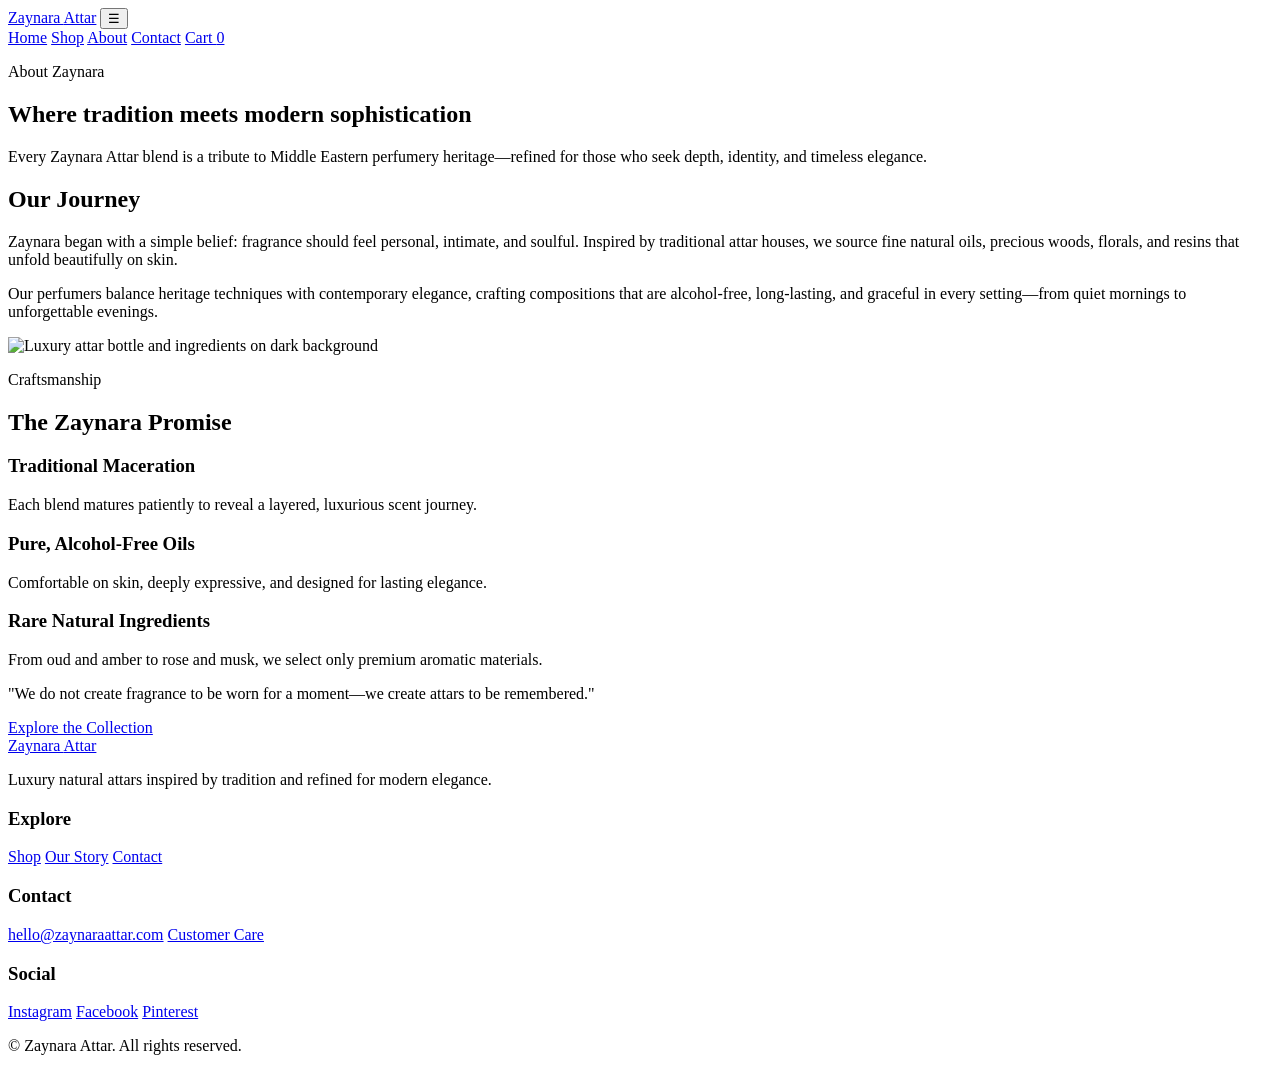
==== about.html @ 4405d138 "Add files via upload" ====
<!DOCTYPE html>
<html lang="en">
<head>
  <meta charset="UTF-8">
  <meta name="viewport" content="width=device-width, initial-scale=1.0">
  <title>About Us | Zaynara Attar</title>
  <link rel="preconnect" href="https://fonts.googleapis.com">
  <link rel="preconnect" href="https://fonts.gstatic.com" crossorigin>
  <link href="https://fonts.googleapis.com/css2?family=Cormorant+Garamond:wght@400;500;600;700&family=Inter:wght@300;400;500;600&display=swap" rel="stylesheet">
  <link rel="stylesheet" href="css/styles.css">
</head>
<body data-page="about">
  <header class="site-header">
    <div class="container nav-wrap">
      <a href="index.html" class="brand">Zaynara <span>Attar</span></a>
      <button class="nav-toggle" type="button" aria-label="Toggle navigation" aria-expanded="false" aria-controls="mainNav">☰</button>
      <nav class="main-nav" id="mainNav">
        <a href="index.html" data-page-link="home">Home</a>
        <a href="shop.html" data-page-link="shop">Shop</a>
        <a href="about.html" data-page-link="about">About</a>
        <a href="contact.html" data-page-link="contact">Contact</a>
        <a href="cart.html" data-page-link="cart">Cart <span class="cart-count">0</span></a>
      </nav>
    </div>
  </header>

  <main>
    <section class="page-hero reveal">
      <div class="container">
        <p class="eyebrow">About Zaynara</p>
        <h1>Where tradition meets modern sophistication</h1>
        <p>
          Every Zaynara Attar blend is a tribute to Middle Eastern perfumery heritage—refined for those who seek
          depth, identity, and timeless elegance.
        </p>
      </div>
    </section>

    <section class="section reveal">
      <div class="container split-layout">
        <div>
          <h2 class="section-title">Our Journey</h2>
          <p>
            Zaynara began with a simple belief: fragrance should feel personal, intimate, and soulful. Inspired by
            traditional attar houses, we source fine natural oils, precious woods, florals, and resins that unfold
            beautifully on skin.
          </p>
          <p>
            Our perfumers balance heritage techniques with contemporary elegance, crafting compositions that are
            alcohol-free, long-lasting, and graceful in every setting—from quiet mornings to unforgettable evenings.
          </p>
        </div>
        <div class="image-card">
          <img src="assets/images/hero-scene.svg" alt="Luxury attar bottle and ingredients on dark background">
        </div>
      </div>
    </section>

    <section class="section alt reveal">
      <div class="container">
        <div class="section-head">
          <p class="eyebrow">Craftsmanship</p>
          <h2 class="section-title">The Zaynara Promise</h2>
        </div>
        <div class="value-grid">
          <article class="value-card">
            <h3>Traditional Maceration</h3>
            <p>Each blend matures patiently to reveal a layered, luxurious scent journey.</p>
          </article>
          <article class="value-card">
            <h3>Pure, Alcohol-Free Oils</h3>
            <p>Comfortable on skin, deeply expressive, and designed for lasting elegance.</p>
          </article>
          <article class="value-card">
            <h3>Rare Natural Ingredients</h3>
            <p>From oud and amber to rose and musk, we select only premium aromatic materials.</p>
          </article>
        </div>
      </div>
    </section>

    <section class="section reveal">
      <div class="container quote-block">
        <p>
          "We do not create fragrance to be worn for a moment—we create attars to be remembered."
        </p>
        <a href="shop.html" class="btn btn-primary">Explore the Collection</a>
      </div>
    </section>
  </main>

  <footer class="site-footer">
    <div class="container footer-grid">
      <div>
        <a href="index.html" class="brand footer-brand">Zaynara <span>Attar</span></a>
        <p class="footer-copy">Luxury natural attars inspired by tradition and refined for modern elegance.</p>
      </div>
      <div>
        <h3>Explore</h3>
        <a href="shop.html">Shop</a>
        <a href="about.html">Our Story</a>
        <a href="contact.html">Contact</a>
      </div>
      <div>
        <h3>Contact</h3>
        <a href="mailto:hello@zaynaraattar.com">hello@zaynaraattar.com</a>
        <a href="contact.html">Customer Care</a>
      </div>
      <div>
        <h3>Social</h3>
        <a href="#" aria-label="Instagram">Instagram</a>
        <a href="#" aria-label="Facebook">Facebook</a>
        <a href="#" aria-label="Pinterest">Pinterest</a>
      </div>
    </div>
    <p class="copyright">© <span id="year"></span> Zaynara Attar. All rights reserved.</p>
  </footer>

  <script src="js/products.js"></script>
  <script src="js/main.js"></script>
</body>
</html>
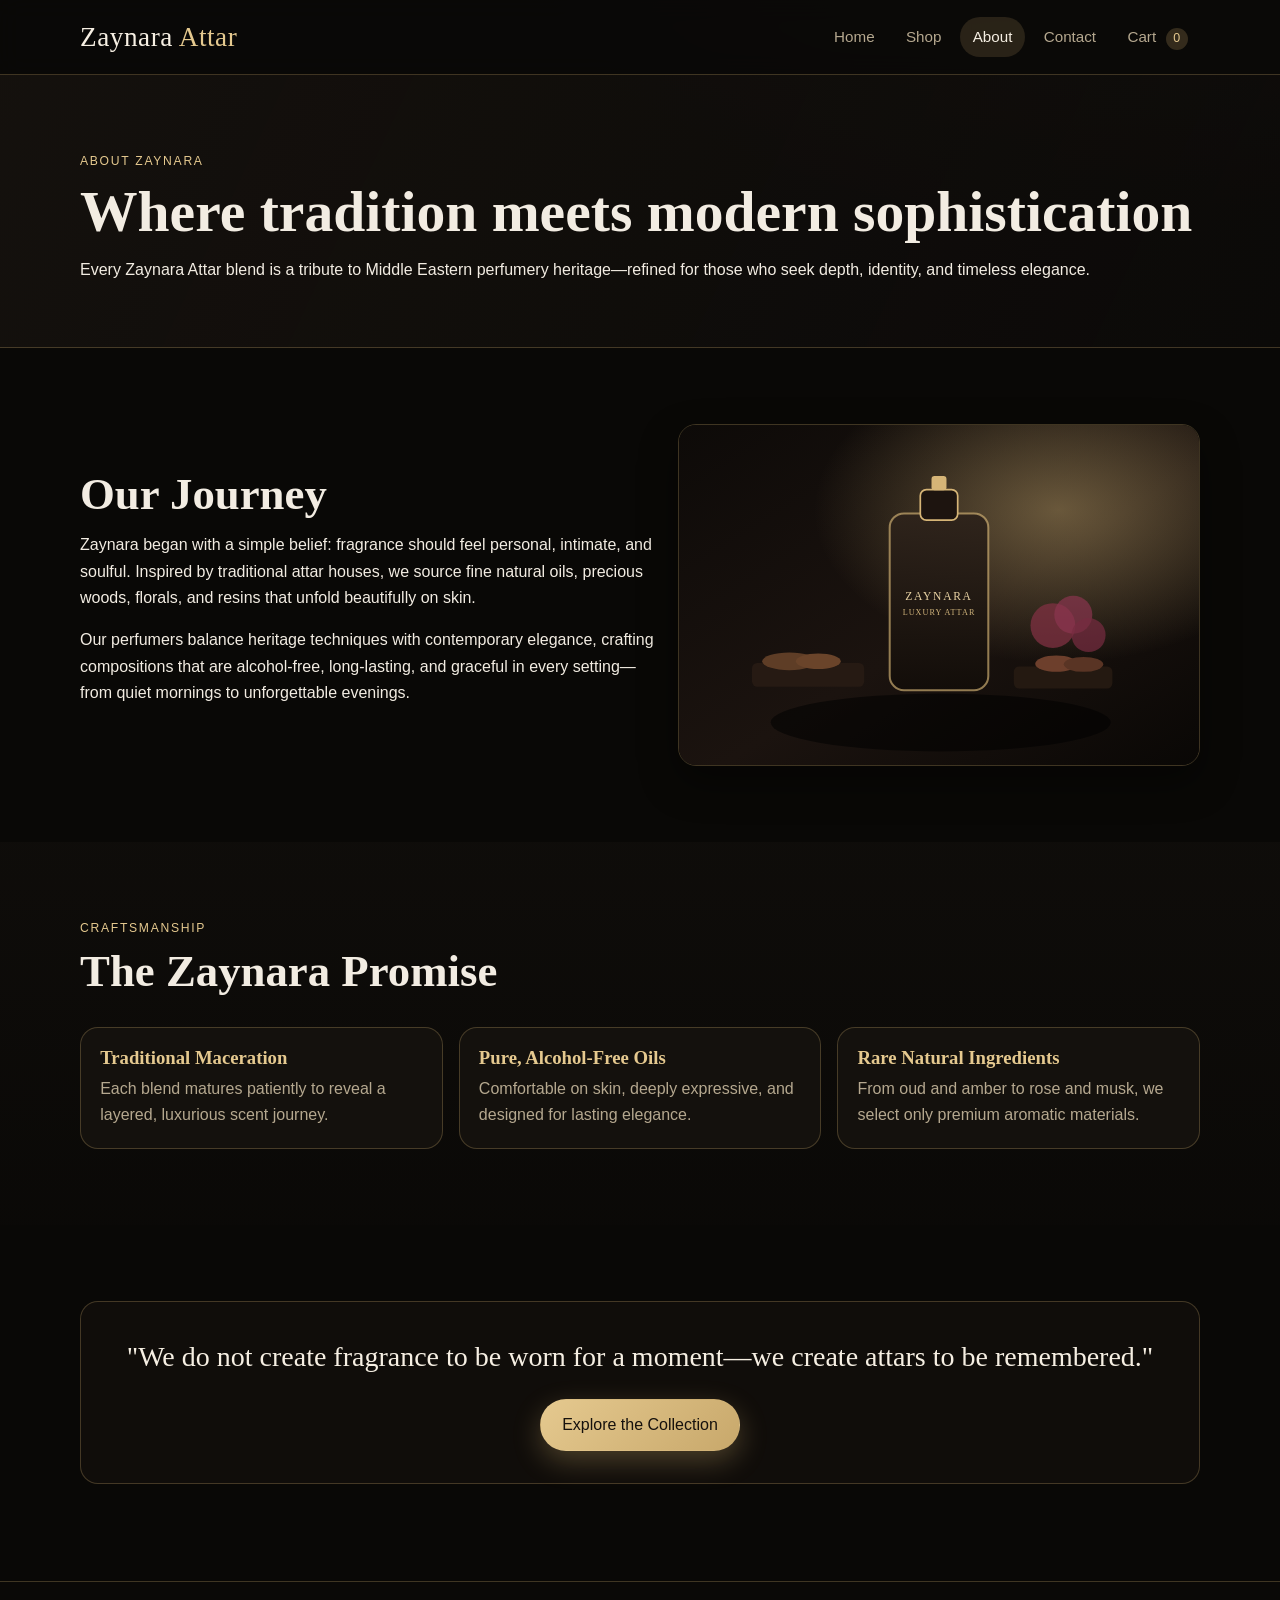
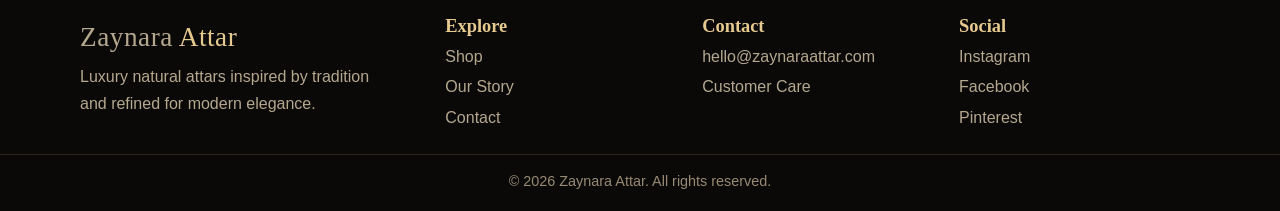
==== commit 4188fc8d: "Update about.html" ====
--- a/about.html
+++ b/about.html
@@ -7,7 +7,7 @@
   <link rel="preconnect" href="https://fonts.googleapis.com">
   <link rel="preconnect" href="https://fonts.gstatic.com" crossorigin>
   <link href="https://fonts.googleapis.com/css2?family=Cormorant+Garamond:wght@400;500;600;700&family=Inter:wght@300;400;500;600&display=swap" rel="stylesheet">
-  <link rel="stylesheet" href="css/styles.css">
+  <link rel="stylesheet" href="styles.css">
 </head>
 <body data-page="about">
   <header class="site-header">
@@ -51,7 +51,7 @@
           </p>
         </div>
         <div class="image-card">
-          <img src="assets/images/hero-scene.svg" alt="Luxury attar bottle and ingredients on dark background">
+          <img src="hero-scene.svg" alt="Luxury attar bottle and ingredients on dark background">
         </div>
       </div>
     </section>
@@ -116,7 +116,7 @@
     <p class="copyright">© <span id="year"></span> Zaynara Attar. All rights reserved.</p>
   </footer>
 
-  <script src="js/products.js"></script>
-  <script src="js/main.js"></script>
+  <script src="products.js"></script>
+  <script src="main.js"></script>
 </body>
 </html>
--- a/styles.css
+++ b/styles.css
@@ -0,0 +1,829 @@
+:root {
+  --black: #090806;
+  --black-soft: #11100e;
+  --gold: #c8a86b;
+  --gold-light: #e5c98f;
+  --cream: #f6efe3;
+  --cream-soft: #d9ccb8;
+  --brown: #2c1f17;
+  --brown-soft: #3a2a20;
+  --text: #f2ece2;
+  --muted: #b5a88f;
+  --stroke: rgba(200, 168, 107, 0.28);
+  --radius: 18px;
+  --shadow: 0 16px 38px rgba(0, 0, 0, 0.42);
+}
+
+*,
+*::before,
+*::after {
+  box-sizing: border-box;
+}
+
+html {
+  scroll-behavior: smooth;
+}
+
+body {
+  margin: 0;
+  min-height: 100vh;
+  font-family: "Inter", "Segoe UI", sans-serif;
+  color: var(--text);
+  background:
+    radial-gradient(1200px 700px at 90% -10%, rgba(200, 168, 107, 0.08), transparent 60%),
+    radial-gradient(800px 500px at -15% 120%, rgba(130, 85, 55, 0.1), transparent 70%),
+    var(--black);
+  line-height: 1.65;
+}
+
+img {
+  max-width: 100%;
+  display: block;
+}
+
+a {
+  text-decoration: none;
+  color: inherit;
+}
+
+h1,
+h2,
+h3,
+h4 {
+  margin: 0 0 0.65rem;
+  line-height: 1.2;
+  font-family: "Cormorant Garamond", "Times New Roman", serif;
+  font-weight: 600;
+}
+
+p {
+  margin: 0 0 1rem;
+}
+
+.container {
+  width: min(1120px, calc(100% - 2rem));
+  margin-inline: auto;
+}
+
+.section {
+  padding: 4.75rem 0;
+}
+
+.section.alt {
+  background: linear-gradient(180deg, rgba(19, 16, 13, 0.55), rgba(12, 10, 8, 0.38));
+}
+
+.section-head {
+  margin-bottom: 1.75rem;
+}
+
+.eyebrow {
+  margin-bottom: 0.4rem;
+  color: var(--gold-light);
+  letter-spacing: 0.14em;
+  text-transform: uppercase;
+  font-size: 0.76rem;
+  font-weight: 500;
+}
+
+.section-title {
+  font-size: clamp(1.95rem, 4vw, 2.8rem);
+}
+
+.site-header {
+  position: sticky;
+  top: 0;
+  z-index: 40;
+  border-bottom: 1px solid var(--stroke);
+  background: rgba(10, 9, 8, 0.83);
+  backdrop-filter: blur(12px);
+}
+
+.nav-wrap {
+  min-height: 74px;
+  display: flex;
+  align-items: center;
+  justify-content: space-between;
+  gap: 1.15rem;
+}
+
+.brand {
+  font-family: "Cormorant Garamond", "Times New Roman", serif;
+  font-size: 1.7rem;
+  color: var(--cream);
+  letter-spacing: 0.02em;
+}
+
+.brand span {
+  color: var(--gold-light);
+}
+
+.main-nav {
+  display: flex;
+  align-items: center;
+  gap: 0.4rem;
+}
+
+.main-nav a {
+  color: var(--muted);
+  font-size: 0.95rem;
+  border-radius: 999px;
+  padding: 0.48rem 0.78rem;
+  transition: color 0.25s ease, background 0.25s ease;
+}
+
+.main-nav a:hover,
+.main-nav a.active {
+  color: var(--cream);
+  background: rgba(200, 168, 107, 0.16);
+}
+
+.cart-count {
+  display: inline-flex;
+  align-items: center;
+  justify-content: center;
+  min-width: 1.35rem;
+  height: 1.35rem;
+  margin-left: 0.35rem;
+  border-radius: 999px;
+  font-size: 0.78rem;
+  background: rgba(200, 168, 107, 0.22);
+  color: var(--gold-light);
+}
+
+.nav-toggle {
+  display: none;
+  align-items: center;
+  justify-content: center;
+  width: 2.2rem;
+  height: 2.2rem;
+  border-radius: 10px;
+  border: 1px solid var(--stroke);
+  background: rgba(255, 255, 255, 0.02);
+  color: var(--cream);
+  font-size: 1.1rem;
+  cursor: pointer;
+}
+
+.hero {
+  position: relative;
+  isolation: isolate;
+  padding: 7rem 0 6.2rem;
+  border-bottom: 1px solid var(--stroke);
+  background:
+    linear-gradient(115deg, rgba(9, 8, 6, 0.91), rgba(10, 9, 8, 0.55)),
+    url("../assets/images/hero-scene.svg") center / cover no-repeat;
+}
+
+.hero-content {
+  max-width: 640px;
+}
+
+.hero h1 {
+  font-size: clamp(2.7rem, 8vw, 4.4rem);
+  margin-bottom: 0.65rem;
+}
+
+.hero-subtext {
+  color: var(--cream-soft);
+  font-size: 1.06rem;
+  margin-bottom: 1.55rem;
+}
+
+.hero-actions {
+  display: flex;
+  flex-wrap: wrap;
+  gap: 0.75rem;
+}
+
+.btn {
+  display: inline-flex;
+  align-items: center;
+  justify-content: center;
+  border-radius: 999px;
+  padding: 0.74rem 1.3rem;
+  border: 1px solid transparent;
+  font-weight: 500;
+  cursor: pointer;
+  transition: transform 0.25s ease, box-shadow 0.25s ease, background 0.25s ease, color 0.25s ease, border 0.25s ease;
+}
+
+.btn:hover {
+  transform: translateY(-2px);
+}
+
+.btn-primary {
+  color: #16110d;
+  background: linear-gradient(135deg, var(--gold-light), var(--gold));
+  box-shadow: 0 10px 28px rgba(200, 168, 107, 0.32);
+}
+
+.btn-primary:hover {
+  box-shadow: 0 14px 32px rgba(200, 168, 107, 0.4);
+}
+
+.btn-secondary {
+  color: var(--cream);
+  background: rgba(255, 255, 255, 0.02);
+  border-color: var(--stroke);
+}
+
+.btn-small {
+  padding: 0.48rem 0.88rem;
+  font-size: 0.83rem;
+}
+
+.text-link {
+  color: var(--gold-light);
+  font-weight: 500;
+  transition: color 0.2s ease;
+}
+
+.text-link:hover {
+  color: #f4deaf;
+}
+
+.product-grid {
+  display: grid;
+  grid-template-columns: repeat(auto-fit, minmax(220px, 1fr));
+  gap: 1.2rem;
+}
+
+.product-card {
+  border-radius: var(--radius);
+  border: 1px solid var(--stroke);
+  background: linear-gradient(165deg, rgba(31, 25, 19, 0.92), rgba(13, 11, 9, 0.86));
+  overflow: hidden;
+  box-shadow: var(--shadow);
+  transition: transform 0.35s ease, border-color 0.35s ease, box-shadow 0.35s ease;
+}
+
+.product-card:hover {
+  transform: translateY(-7px);
+  border-color: rgba(229, 201, 143, 0.5);
+  box-shadow: 0 18px 40px rgba(0, 0, 0, 0.52);
+}
+
+.product-image-wrap {
+  display: block;
+  background: #0e0c0a;
+}
+
+.product-image-wrap img {
+  width: 100%;
+  height: 260px;
+  object-fit: cover;
+}
+
+.product-meta {
+  padding: 1rem 1rem 1.05rem;
+}
+
+.product-type {
+  font-size: 0.72rem;
+  text-transform: uppercase;
+  letter-spacing: 0.09em;
+  color: var(--gold-light);
+  margin-bottom: 0.15rem;
+}
+
+.product-name {
+  font-size: 1.45rem;
+  margin-bottom: 0.2rem;
+}
+
+.price {
+  font-size: 1rem;
+  color: var(--cream);
+  margin-bottom: 0.62rem;
+}
+
+.product-description {
+  color: var(--muted);
+  font-size: 0.9rem;
+  margin-bottom: 0.9rem;
+}
+
+.product-actions {
+  display: flex;
+  align-items: center;
+  justify-content: space-between;
+  gap: 0.6rem;
+}
+
+.split-layout {
+  display: grid;
+  grid-template-columns: 1.1fr 1fr;
+  gap: 1.5rem;
+  align-items: center;
+}
+
+.image-card {
+  border-radius: var(--radius);
+  border: 1px solid var(--stroke);
+  overflow: hidden;
+  box-shadow: var(--shadow);
+}
+
+.image-card img {
+  width: 100%;
+  height: 100%;
+  min-height: 340px;
+  object-fit: cover;
+}
+
+.testimonial-grid {
+  display: grid;
+  grid-template-columns: repeat(auto-fit, minmax(230px, 1fr));
+  gap: 1rem;
+}
+
+.testimonial-card {
+  border-radius: var(--radius);
+  border: 1px solid var(--stroke);
+  padding: 1.3rem;
+  background: rgba(25, 20, 16, 0.72);
+}
+
+.testimonial-card p {
+  color: var(--cream-soft);
+}
+
+.testimonial-card h3 {
+  margin-bottom: 0;
+  color: var(--gold-light);
+  font-size: 1.14rem;
+}
+
+.newsletter-wrap {
+  text-align: center;
+  max-width: 720px;
+}
+
+.newsletter-form {
+  margin-top: 1rem;
+  display: flex;
+  flex-wrap: wrap;
+  justify-content: center;
+  gap: 0.7rem;
+}
+
+.newsletter-form input {
+  width: min(360px, 100%);
+}
+
+.form-feedback {
+  margin-top: 0.65rem;
+  color: var(--gold-light);
+  min-height: 1.4rem;
+}
+
+.page-hero {
+  padding: 4.75rem 0 3rem;
+  border-bottom: 1px solid var(--stroke);
+  background: linear-gradient(115deg, rgba(22, 18, 14, 0.88), rgba(12, 10, 9, 0.66));
+}
+
+.page-hero.compact {
+  padding-top: 4.25rem;
+  padding-bottom: 2.5rem;
+}
+
+.page-hero h1 {
+  font-size: clamp(2.35rem, 5vw, 3.6rem);
+}
+
+.filter-bar {
+  display: flex;
+  flex-wrap: wrap;
+  gap: 0.55rem;
+  margin-bottom: 1.2rem;
+}
+
+.filter-chip {
+  border: 1px solid var(--stroke);
+  color: var(--muted);
+  border-radius: 999px;
+  background: rgba(255, 255, 255, 0.02);
+  padding: 0.45rem 0.9rem;
+  cursor: pointer;
+  transition: all 0.24s ease;
+}
+
+.filter-chip:hover,
+.filter-chip.active {
+  border-color: rgba(229, 201, 143, 0.55);
+  color: var(--cream);
+  background: rgba(229, 201, 143, 0.14);
+}
+
+.panel {
+  border-radius: var(--radius);
+  border: 1px solid var(--stroke);
+  background: linear-gradient(170deg, rgba(32, 25, 19, 0.86), rgba(12, 10, 8, 0.86));
+  box-shadow: var(--shadow);
+  padding: 1.35rem;
+}
+
+.panel-title {
+  font-size: 2rem;
+  margin-bottom: 1rem;
+}
+
+.product-detail {
+  display: grid;
+  grid-template-columns: minmax(280px, 1fr) 1.15fr;
+  gap: 1.45rem;
+  align-items: stretch;
+}
+
+.detail-image img {
+  width: 100%;
+  height: 100%;
+  min-height: 420px;
+  object-fit: cover;
+  border-radius: 12px;
+  border: 1px solid var(--stroke);
+}
+
+.detail-price {
+  font-size: 1.23rem;
+  color: var(--gold-light);
+}
+
+.detail-description {
+  color: var(--cream-soft);
+}
+
+.notes-grid {
+  display: grid;
+  grid-template-columns: repeat(3, minmax(120px, 1fr));
+  gap: 0.7rem;
+  margin: 1rem 0;
+}
+
+.note-card {
+  border-radius: 12px;
+  border: 1px solid var(--stroke);
+  background: rgba(255, 255, 255, 0.02);
+  padding: 0.72rem;
+}
+
+.note-card h4 {
+  margin-bottom: 0.3rem;
+  color: var(--gold-light);
+  font-size: 1rem;
+}
+
+.note-card p {
+  margin: 0;
+  color: var(--muted);
+  font-size: 0.9rem;
+}
+
+.detail-actions {
+  display: flex;
+  align-items: center;
+  flex-wrap: wrap;
+  gap: 0.65rem;
+}
+
+.detail-actions label {
+  color: var(--cream-soft);
+}
+
+input,
+textarea {
+  width: 100%;
+  border-radius: 12px;
+  border: 1px solid var(--stroke);
+  background: rgba(255, 255, 255, 0.03);
+  color: var(--text);
+  padding: 0.7rem 0.8rem;
+  font: inherit;
+}
+
+input:focus,
+textarea:focus {
+  outline: none;
+  border-color: rgba(229, 201, 143, 0.6);
+  box-shadow: 0 0 0 3px rgba(229, 201, 143, 0.14);
+}
+
+.detail-actions input {
+  width: 90px;
+}
+
+.value-grid {
+  display: grid;
+  grid-template-columns: repeat(auto-fit, minmax(210px, 1fr));
+  gap: 1rem;
+}
+
+.value-card {
+  border-radius: var(--radius);
+  border: 1px solid var(--stroke);
+  background: rgba(23, 19, 15, 0.85);
+  padding: 1.2rem;
+}
+
+.value-card h3 {
+  color: var(--gold-light);
+  margin-bottom: 0.4rem;
+}
+
+.value-card p {
+  margin-bottom: 0;
+  color: var(--muted);
+}
+
+.quote-block {
+  border-radius: var(--radius);
+  border: 1px solid var(--stroke);
+  background: rgba(18, 15, 12, 0.84);
+  padding: 2rem;
+  text-align: center;
+}
+
+.quote-block p {
+  font-family: "Cormorant Garamond", "Times New Roman", serif;
+  font-size: clamp(1.35rem, 3vw, 1.75rem);
+  margin-bottom: 1.2rem;
+  color: var(--cream);
+}
+
+.contact-layout {
+  display: grid;
+  grid-template-columns: 1.15fr 1fr;
+  gap: 1rem;
+}
+
+.contact-form,
+.checkout-form {
+  display: grid;
+  gap: 0.58rem;
+}
+
+.contact-info a {
+  color: var(--gold-light);
+}
+
+.contact-note {
+  margin-top: 1.2rem;
+  color: var(--muted);
+}
+
+.cart-layout {
+  display: grid;
+  grid-template-columns: 1.4fr 1fr;
+  gap: 1rem;
+}
+
+.cart-items {
+  display: grid;
+  gap: 0.72rem;
+}
+
+.cart-item {
+  border-radius: 14px;
+  border: 1px solid var(--stroke);
+  background: rgba(255, 255, 255, 0.02);
+  padding: 0.75rem;
+  display: grid;
+  grid-template-columns: 78px 1fr auto;
+  gap: 0.72rem;
+  align-items: center;
+}
+
+.cart-item img {
+  width: 78px;
+  height: 78px;
+  object-fit: cover;
+  border-radius: 10px;
+}
+
+.cart-item h3 {
+  margin-bottom: 0.2rem;
+  font-size: 1.34rem;
+}
+
+.cart-item p {
+  margin-bottom: 0;
+  color: var(--muted);
+  font-size: 0.9rem;
+}
+
+.cart-item-controls {
+  display: flex;
+  flex-direction: column;
+  align-items: flex-end;
+  gap: 0.45rem;
+}
+
+.qty-controls {
+  display: inline-flex;
+  align-items: center;
+  border-radius: 999px;
+  border: 1px solid var(--stroke);
+}
+
+.qty-controls button {
+  width: 1.95rem;
+  height: 1.95rem;
+  border: 0;
+  background: transparent;
+  color: var(--text);
+  cursor: pointer;
+  font-size: 1.05rem;
+}
+
+.qty-controls span {
+  min-width: 1.5rem;
+  text-align: center;
+  color: var(--cream-soft);
+}
+
+.remove-link {
+  border: 0;
+  background: transparent;
+  color: #e9b8aa;
+  cursor: pointer;
+  font-size: 0.84rem;
+}
+
+.summary {
+  display: grid;
+  gap: 0.55rem;
+  margin-bottom: 1rem;
+}
+
+.summary-line {
+  display: flex;
+  justify-content: space-between;
+  color: var(--cream-soft);
+}
+
+.summary-line.total {
+  margin-top: 0.3rem;
+  padding-top: 0.65rem;
+  border-top: 1px dashed var(--stroke);
+  color: var(--text);
+}
+
+.empty-state {
+  border-radius: 14px;
+  border: 1px dashed var(--stroke);
+  padding: 1rem;
+  text-align: center;
+  margin-bottom: 0.8rem;
+}
+
+.empty-copy {
+  color: var(--muted);
+}
+
+.site-footer {
+  margin-top: 1.3rem;
+  border-top: 1px solid var(--stroke);
+  background: #0a0907;
+  padding-top: 2.1rem;
+}
+
+.footer-grid {
+  display: grid;
+  grid-template-columns: minmax(200px, 1.45fr) repeat(3, minmax(120px, 1fr));
+  gap: 1rem;
+}
+
+.footer-brand {
+  display: inline-block;
+  margin-bottom: 0.6rem;
+}
+
+.footer-copy {
+  color: var(--muted);
+  max-width: 310px;
+}
+
+.footer-grid h3 {
+  color: var(--gold-light);
+  margin-bottom: 0.4rem;
+  font-size: 1.15rem;
+}
+
+.footer-grid a {
+  display: block;
+  color: var(--muted);
+  margin-bottom: 0.25rem;
+}
+
+.footer-grid a:hover {
+  color: var(--cream);
+}
+
+.copyright {
+  margin: 1.2rem 0 0;
+  border-top: 1px solid rgba(200, 168, 107, 0.18);
+  padding: 0.9rem 0 1.1rem;
+  text-align: center;
+  color: #978a73;
+  font-size: 0.9rem;
+}
+
+.toast {
+  position: fixed;
+  bottom: 1.15rem;
+  right: 1.05rem;
+  background: rgba(24, 19, 14, 0.94);
+  color: var(--cream);
+  border: 1px solid var(--stroke);
+  border-radius: 10px;
+  padding: 0.62rem 0.78rem;
+  box-shadow: var(--shadow);
+  opacity: 0;
+  transform: translateY(12px);
+  pointer-events: none;
+  transition: opacity 0.25s ease, transform 0.25s ease;
+  z-index: 120;
+}
+
+.toast.show {
+  opacity: 1;
+  transform: translateY(0);
+}
+
+.reveal {
+  opacity: 0;
+  transform: translateY(24px);
+  transition: opacity 0.8s ease, transform 0.8s ease;
+}
+
+.reveal.in-view {
+  opacity: 1;
+  transform: translateY(0);
+}
+
+@media (max-width: 960px) {
+  .split-layout,
+  .product-detail,
+  .contact-layout,
+  .cart-layout,
+  .footer-grid {
+    grid-template-columns: 1fr;
+  }
+
+  .detail-image img {
+    min-height: 320px;
+  }
+
+  .notes-grid {
+    grid-template-columns: 1fr;
+  }
+}
+
+@media (max-width: 860px) {
+  .nav-toggle {
+    display: inline-flex;
+  }
+
+  .main-nav {
+    position: absolute;
+    top: 75px;
+    left: 1rem;
+    right: 1rem;
+    border: 1px solid var(--stroke);
+    background: rgba(12, 10, 9, 0.98);
+    border-radius: 12px;
+    padding: 0.65rem;
+    display: none;
+    flex-direction: column;
+    align-items: stretch;
+  }
+
+  .main-nav.open {
+    display: flex;
+  }
+
+  .main-nav a {
+    border-radius: 10px;
+    text-align: center;
+  }
+}
+
+@media (max-width: 640px) {
+  .hero {
+    padding-top: 6.2rem;
+  }
+
+  .hero-actions .btn {
+    width: 100%;
+  }
+
+  .cart-item {
+    grid-template-columns: 1fr;
+  }
+
+  .cart-item-controls {
+    align-items: flex-start;
+  }
+}
